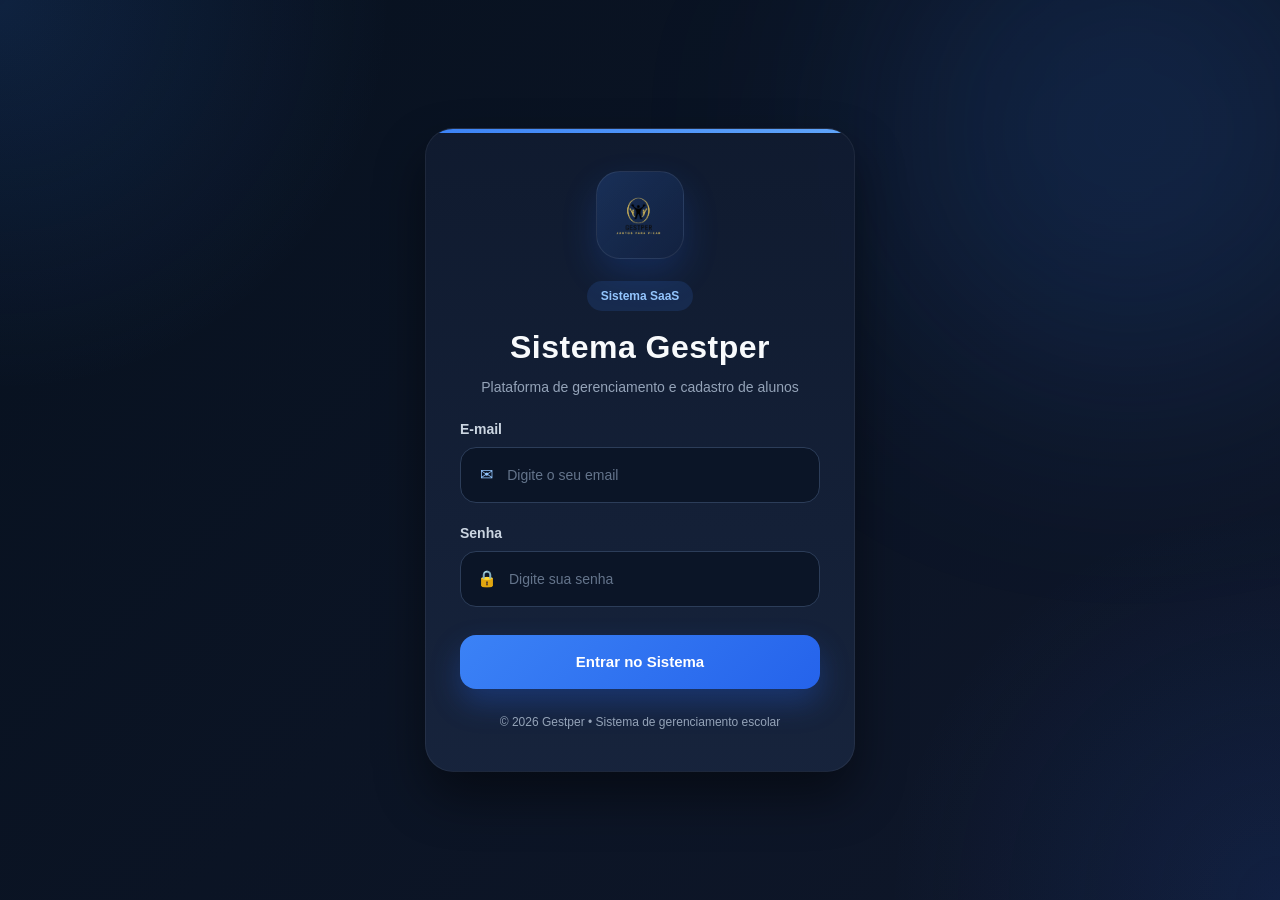
==== index.html @ 1aa4c891 "primeiro_comit" ====
<!DOCTYPE html>
<html lang="pt-br">

<head>
    <meta charset='utf-8'>
    <meta http-equiv='X-UA-Compatible' content='IE=edge'>
    <title> Gestper</title>
    <meta name='viewport' content='width=device-width, initial-scale=1'>
    <link rel='stylesheet' type='text/css' media='screen' href='css/login.css'>
</head>

<body>

    <div class="background-glow"></div>

    <div class="login-wrapper">

        <div class="login-card">

            <div class="logo-circle">
                <img src="imagens/certo.png" alt="Logo">
            </div>

            <div class="login-top">
                <span class="mini-badge">Sistema SaaS</span>

                <h2>Sistema Gestper</h2>

                <p>
                    Plataforma de gerenciamento e cadastro de alunos
                </p>
            </div>

            <div class="input-group">
                <label>E-mail</label>

                <div class="input-area">
                    <span class="input-icon">✉</span>

                    <input
                        type="email"
                        id="email"
                        placeholder="Digite o seu email"
                    >
                </div>
            </div>

            <div class="input-group">
                <label>Senha</label>

                <div class="input-area">
                    <span class="input-icon">🔒</span>

                    <input
                        type="password"
                        id="password"
                        placeholder="Digite sua senha"
                    >
                </div>
            </div>

            <button onclick="efetuarLogin()">
                Entrar no Sistema
            </button>

            <div class="error" id="erro">
                Usuário ou senha inválidos
            </div>

            <div class="footer">
                © 2026 Gestper • Sistema de gerenciamento escolar
            </div>

        </div>

    </div>

    <script src='javascript/login.js'></script>

</body>

</html>
---- css/login.css ----
/* ========================================
   RESET
======================================== */
*{
  margin:0;
  padding:0;
  box-sizing:border-box;
}

/* ========================================
   VARIÁVEIS
======================================== */
:root{
  --bg:#07111f;
  --card:#101b30;
  --card-2:#17243d;

  --border:#2c3d59;

  --primary:#3b82f6;
  --primary-dark:#2563eb;

  --text:#f8fafc;
  --text-soft:#cbd5e1;
  --text-muted:#94a3b8;

  --danger:#ef4444;

  --shadow:
    0 25px 50px rgba(0,0,0,0.45);

  --blur: blur(12px);
}

/* ========================================
   BODY
======================================== */
body{
  margin:0;

  font-family:'Segoe UI', Roboto, Arial, sans-serif;

  background:
    radial-gradient(circle at top left, rgba(59,130,246,0.15), transparent 25%),
    radial-gradient(circle at bottom right, rgba(37,99,235,0.12), transparent 25%),
    linear-gradient(135deg, #07111f 0%, #0f172a 100%);

  min-height:100vh;

  display:flex;
  align-items:center;
  justify-content:center;

  overflow:hidden;

  position:relative;
}

/* ========================================
   GLOW FUNDO
======================================== */
.background-glow{
  position:absolute;

  width:500px;
  height:500px;

  background:rgba(59,130,246,0.15);

  filter:blur(120px);

  border-radius:50%;

  top:-120px;
  right:-100px;

  z-index:0;
}

/* ========================================
   WRAPPER
======================================== */
.login-wrapper{
  width:100%;

  display:flex;
  align-items:center;
  justify-content:center;

  padding:24px;

  position:relative;
  z-index:1;
}

/* ========================================
   CARD LOGIN
======================================== */
.login-card{
  width:100%;
  max-width:430px;

  background:
    linear-gradient(
      180deg,
      rgba(16,27,48,0.98),
      rgba(23,36,61,0.98)
    );

  border:1px solid rgba(255,255,255,0.06);

  border-radius:28px;

  padding:42px 34px;

  display:flex;
  flex-direction:column;
  gap:22px;

  box-shadow:var(--shadow);

  backdrop-filter:var(--blur);

  position:relative;

  overflow:hidden;
}

/* LINHA TOPO */
.login-card::before{
  content:"";

  position:absolute;

  top:0;
  left:0;

  width:100%;
  height:4px;

  background:
    linear-gradient(
      90deg,
      #3b82f6,
      #60a5fa
    );
}

/* ========================================
   LOGO
======================================== */
.logo-circle{
  width:88px;
  height:88px;

  margin:0 auto;

  border-radius:24px;

  background:
    linear-gradient(
      135deg,
      rgba(59,130,246,0.20),
      rgba(37,99,235,0.08)
    );

  border:1px solid rgba(255,255,255,0.08);

  display:flex;
  align-items:center;
  justify-content:center;

  box-shadow:
    0 15px 35px rgba(37,99,235,0.20);
}

.logo-circle img{
  width:52px;
  height:52px;
  object-fit:contain;
}

/* ========================================
   TOPO LOGIN
======================================== */
.login-top{
  text-align:center;
}

.mini-badge{
  display:inline-flex;

  padding:8px 14px;

  border-radius:999px;

  background:rgba(59,130,246,0.14);

  color:#93c5fd;

  font-size:12px;
  font-weight:700;

  margin-bottom:18px;
}

.login-top h2{
  color:var(--text);

  font-size:32px;
  font-weight:700;

  margin-bottom:10px;

  letter-spacing:0.5px;
}

.login-top p{
  color:var(--text-muted);

  font-size:14px;
  line-height:1.6;
}

/* ========================================
   INPUT GROUP
======================================== */
.input-group{
  display:flex;
  flex-direction:column;
  gap:10px;
}

.input-group label{
  color:var(--text-soft);

  font-size:14px;
  font-weight:600;
}

/* ========================================
   INPUT AREA
======================================== */
.input-area{
  height:56px;

  display:flex;
  align-items:center;
  gap:12px;

  padding:0 16px;

  background:#0b1527;

  border:1px solid var(--border);

  border-radius:16px;

  transition:0.25s;
}

.input-area:focus-within{
  border-color:#3b82f6;

  box-shadow:
    0 0 0 4px rgba(59,130,246,0.15);

  background:#13203a;
}

/* ÍCONE */
.input-icon{
  color:#93c5fd;

  font-size:16px;

  width:20px;

  display:flex;
  align-items:center;
  justify-content:center;
}

/* INPUT */
.input-group input{
  width:100%;
  height:100%;

  border:none;
  outline:none;

  background:transparent;

  color:var(--text);

  font-size:14px;
}

.input-group input::placeholder{
  color:#64748b;
}

/* ========================================
   BOTÃO
======================================== */
button{
  width:100%;
  height:54px;

  border:none;
  border-radius:16px;

  background:
    linear-gradient(
      135deg,
      var(--primary),
      var(--primary-dark)
    );

  color:white;

  font-size:15px;
  font-weight:700;

  cursor:pointer;

  transition:0.25s;

  box-shadow:
    0 14px 30px rgba(37,99,235,0.30);

  margin-top:6px;
}

button:hover{
  transform:translateY(-2px);

  box-shadow:
    0 18px 35px rgba(37,99,235,0.40);
}

/* ========================================
   ERRO
======================================== */
.error{
  display:none;

  width:100%;

  padding:14px;

  border-radius:14px;

  background:rgba(239,68,68,0.12);

  border:1px solid rgba(239,68,68,0.18);

  color:#fca5a5;

  text-align:center;

  font-size:13px;
  font-weight:500;
}

/* ========================================
   FOOTER
======================================== */
.footer{
  text-align:center;

  color:var(--text-muted);

  font-size:12px;

  padding-top:4px;
}

/* ========================================
   RESPONSIVO
======================================== */
@media(max-width:520px){

  .login-wrapper{
    padding:16px;
  }

  .login-card{
    padding:30px 22px;
    border-radius:24px;
  }

  .logo-circle{
    width:78px;
    height:78px;
  }

  .logo-circle img{
    width:46px;
    height:46px;
  }

  .login-top h2{
    font-size:26px;
  }

  .input-area{
    height:52px;
  }

  button{
    height:52px;
  }
}
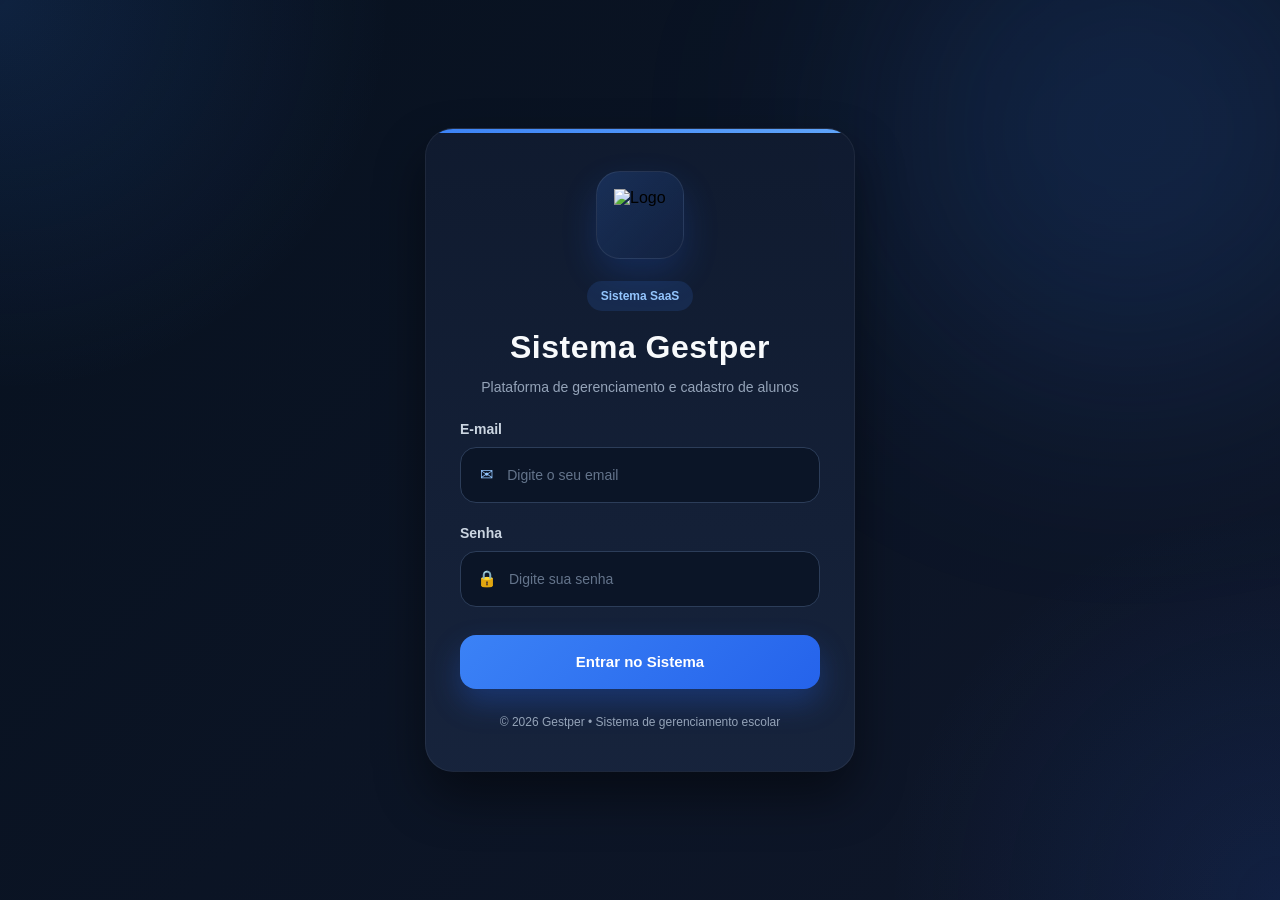
==== commit 87afd622: "pwa" ====
--- a/index.html
+++ b/index.html
@@ -7,6 +7,19 @@
     <title> Gestper</title>
     <meta name='viewport' content='width=device-width, initial-scale=1'>
     <link rel='stylesheet' type='text/css' media='screen' href='css/login.css'>
+
+    <!-- Configurações do PWA -->
+<link rel="manifest" href="manifest.json" />
+<meta name="theme-color" content="#0d6efd" /> <!-- Cor da barra do navegador -->
+
+<!-- Tags para funcionar no iPhone (iOS) -->
+<meta name="apple-mobile-web-app-capable" content="yes" />
+<meta name="apple-mobile-web-app-status-bar-style" content="default" />
+<meta name="apple-mobile-web-app-title" content="InovaWeb" />
+
+<!-- Ícones apontando para a pasta images -->
+<link rel="apple-touch-icon" href="images/icon-192.png" />
+<link rel="icon" type="image/png" href="images/icon-192.png" />
 </head>
 
 <body>
@@ -75,7 +88,19 @@
 
     </div>
 
+
+
+
+
     <script src='javascript/login.js'></script>
+
+    <script>
+        if ('serviceWorker' in navigator) {
+          navigator.serviceWorker.register('service-worker.js')
+            .then(() => console.log("Pronto! Seu site agora é um App."))
+            .catch((err) => console.log("Erro ao criar o App:", err));
+        }
+      </script>
 
 </body>
 
--- a/css/login.css
+++ b/css/login.css
@@ -411,4 +411,280 @@
   button{
     height:52px;
   }
+}
+
+/* ==================================
+   RESPONSIVIDADE GLOBAL
+================================== */
+
+img{
+  max-width:100%;
+  height:auto;
+}
+
+table{
+  width:100%;
+}
+
+input,
+button,
+select,
+textarea{
+  max-width:100%;
+}
+
+@media (max-width:1024px){
+
+  .page-content{
+      padding:0 20px;
+  }
+
+  .hero-card,
+  .conteiner{
+      border-radius:20px;
+  }
+}
+
+@media (max-width:768px){
+
+  .header{
+      height:70px;
+      padding:0 12px;
+  }
+
+  .side-menu{
+      width:85%;
+      max-width:280px;
+  }
+
+  .page-content{
+      margin-top:95px;
+      padding:0 12px;
+  }
+
+  .top-info h1,
+  .hero-card h1{
+      font-size:28px;
+  }
+
+  .top-info p,
+  .hero-card p{
+      font-size:14px;
+  }
+
+  .acoes{
+      flex-direction:column;
+      width:100%;
+  }
+
+  .acoes button{
+      width:100%;
+  }
+}
+
+@media (max-width:480px){
+
+  .logo-text{
+      display:none;
+  }
+
+  .header{
+      padding:0 10px;
+  }
+
+  .menu-btn{
+      width:42px;
+      height:42px;
+  }
+
+  .page-content{
+      padding:0 10px;
+  }
+
+  .top-info h1,
+  .hero-card h1{
+      font-size:22px;
+      line-height:1.2;
+  }
+
+  .mini-badge{
+      font-size:11px;
+  }
+
+  button,
+  .buscar,
+  .adicionar,
+  .alterar,
+  .excluir{
+      width:100%;
+      min-height:48px;
+  }
+
+  .input-group input{
+      width:100%;
+  }
+
+  .janela{
+      padding:20px;
+      border-radius:18px;
+  }
+
+  .botoes-modal{
+      flex-direction:column;
+  }
+}
+
+@media (max-width:360px){
+
+  .top-info h1,
+  .hero-card h1{
+      font-size:20px;
+  }
+
+  .tabela td,
+  table td{
+      font-size:12px;
+  }
+
+  .header{
+      height:65px;
+  }
+}
+
+/* ==================================
+   RESPONSIVIDADE GLOBAL
+================================== */
+
+img{
+  max-width:100%;
+  height:auto;
+}
+
+table{
+  width:100%;
+}
+
+input,
+button,
+select,
+textarea{
+  max-width:100%;
+}
+
+@media (max-width:1024px){
+
+  .page-content{
+      padding:0 20px;
+  }
+
+  .hero-card,
+  .conteiner{
+      border-radius:20px;
+  }
+}
+
+@media (max-width:768px){
+
+  .header{
+      height:70px;
+      padding:0 12px;
+  }
+
+  .side-menu{
+      width:85%;
+      max-width:280px;
+  }
+
+  .page-content{
+      margin-top:95px;
+      padding:0 12px;
+  }
+
+  .top-info h1,
+  .hero-card h1{
+      font-size:28px;
+  }
+
+  .top-info p,
+  .hero-card p{
+      font-size:14px;
+  }
+
+  .acoes{
+      flex-direction:column;
+      width:100%;
+  }
+
+  .acoes button{
+      width:100%;
+  }
+}
+
+@media (max-width:480px){
+
+  .logo-text{
+      display:none;
+  }
+
+  .header{
+      padding:0 10px;
+  }
+
+  .menu-btn{
+      width:42px;
+      height:42px;
+  }
+
+  .page-content{
+      padding:0 10px;
+  }
+
+  .top-info h1,
+  .hero-card h1{
+      font-size:22px;
+      line-height:1.2;
+  }
+
+  .mini-badge{
+      font-size:11px;
+  }
+
+  button,
+  .buscar,
+  .adicionar,
+  .alterar,
+  .excluir{
+      width:100%;
+      min-height:48px;
+  }
+
+  .input-group input{
+      width:100%;
+  }
+
+  .janela{
+      padding:20px;
+      border-radius:18px;
+  }
+
+  .botoes-modal{
+      flex-direction:column;
+  }
+}
+
+@media (max-width:360px){
+
+  .top-info h1,
+  .hero-card h1{
+      font-size:20px;
+  }
+
+  .tabela td,
+  table td{
+      font-size:12px;
+  }
+
+  .header{
+      height:65px;
+  }
 }
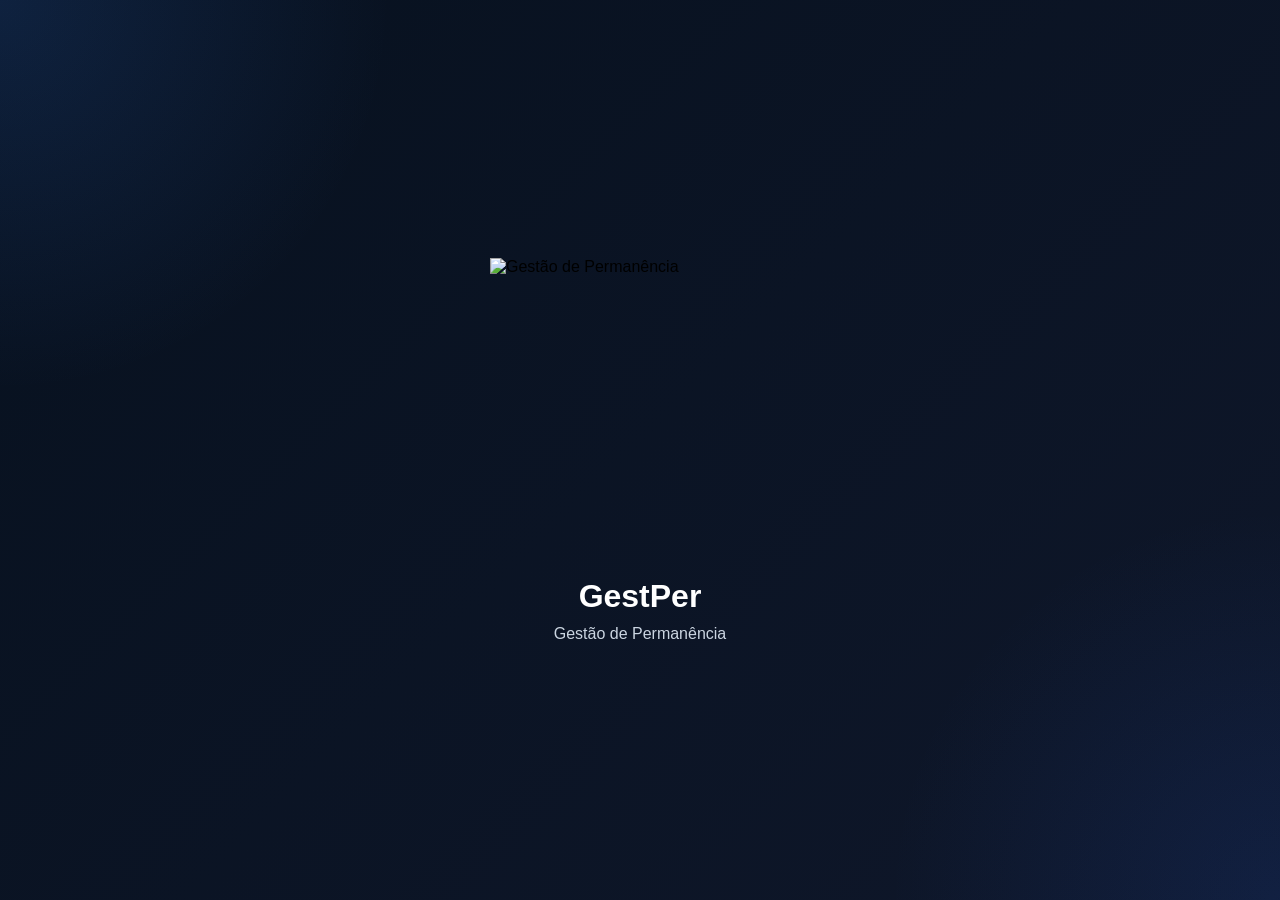
==== commit 42fe00a7: "pwa_3" ====
--- a/index.html
+++ b/index.html
@@ -2,28 +2,38 @@
 <html lang="pt-br">
 
 <head>
+
+    <!-- Configurações do PWA -->
+    <link rel="manifest" href="manifest.json" />
+    <meta name="theme-color" content="#0d6efd" />
+
+    <!-- Tags para funcionar no iPhone (iOS) -->
+    <meta name="apple-mobile-web-app-capable" content="yes" />
+    <meta name="apple-mobile-web-app-status-bar-style" content="default" />
+    <meta name="apple-mobile-web-app-title" content="GestPer" />
+
+    <!-- Ícones -->
+    <link rel="apple-touch-icon" href="images/icon-192.png" />
+    <link rel="icon" type="image/png" href="images/icon-192.png" />
+
+
     <meta charset='utf-8'>
     <meta http-equiv='X-UA-Compatible' content='IE=edge'>
     <title> Gestper</title>
-    <meta name='viewport' content='width=device-width, initial-scale=1'>
+    <meta name="viewport" content="width=device-width, initial-scale=1, viewport-fit=cover">
     <link rel='stylesheet' type='text/css' media='screen' href='css/login.css'>
-
-    <!-- Configurações do PWA -->
-<link rel="manifest" href="manifest.json" />
-<meta name="theme-color" content="#0d6efd" /> <!-- Cor da barra do navegador -->
-
-<!-- Tags para funcionar no iPhone (iOS) -->
-<meta name="apple-mobile-web-app-capable" content="yes" />
-<meta name="apple-mobile-web-app-status-bar-style" content="default" />
-<meta name="apple-mobile-web-app-title" content="InovaWeb" />
-
-<!-- Ícones apontando para a pasta images -->
-<link rel="apple-touch-icon" href="images/icon-192.png" />
-<link rel="icon" type="image/png" href="images/icon-192.png" />
 </head>
 
 <body>
 
+    <div id="splash">
+        <img src="images/icon-512.png" alt="Gestão de Permanência">
+        <h1> GestPer </h1>
+        <p>Gestão de Permanência</p>
+
+
+
+    </div>
     <div class="background-glow"></div>
 
     <div class="login-wrapper">
@@ -40,7 +50,7 @@
                 <h2>Sistema Gestper</h2>
 
                 <p>
-                    Plataforma de gerenciamento e cadastro de alunos
+                    Plataforma de Gerenciamento e Cadastro de Alunos
                 </p>
             </div>
 
@@ -50,11 +60,7 @@
                 <div class="input-area">
                     <span class="input-icon">✉</span>
 
-                    <input
-                        type="email"
-                        id="email"
-                        placeholder="Digite o seu email"
-                    >
+                    <input type="email" id="email" placeholder="Digite o seu email">
                 </div>
             </div>
 
@@ -64,11 +70,7 @@
                 <div class="input-area">
                     <span class="input-icon">🔒</span>
 
-                    <input
-                        type="password"
-                        id="password"
-                        placeholder="Digite sua senha"
-                    >
+                    <input type="password" id="password" placeholder="Digite sua senha">
                 </div>
             </div>
 
@@ -77,30 +79,40 @@
             </button>
 
             <div class="error" id="erro">
-                Usuário ou senha inválidos
+                Usuário ou Senha inválidos
             </div>
 
             <div class="footer">
-                © 2026 Gestper • Sistema de gerenciamento escolar
+                © 2026 Gestper • Sistema de Gerenciamento Escolar
             </div>
 
         </div>
 
     </div>
 
-
-
-
-
     <script src='javascript/login.js'></script>
 
     <script>
         if ('serviceWorker' in navigator) {
-          navigator.serviceWorker.register('service-worker.js')
-            .then(() => console.log("Pronto! Seu site agora é um App."))
-            .catch((err) => console.log("Erro ao criar o App:", err));
+            navigator.serviceWorker.register('service-worker.js')
+                .then(() => console.log('Pronto! Seu site agora é um App.'))
+                .catch((err) => console.log('Erro ao criar o App:', err));
         }
-      </script>
+        
+        window.addEventListener('load', () => {
+            const splash = document.getElementById('splash');
+        
+            setTimeout(() => {
+                splash.style.opacity = '0';
+                splash.style.transition = 'opacity 0.5s ease';
+        
+                setTimeout(() => {
+                    splash.style.display = 'none';
+                }, 500);
+        
+            }, 3000);
+        });
+        </script>
 
 </body>
 
--- a/css/login.css
+++ b/css/login.css
@@ -2,32 +2,43 @@
    RESET
 ======================================== */
 *{
-  margin:0;
-  padding:0;
-  box-sizing:border-box;
+  margin: 0;
+  padding: 0;
+  box-sizing: border-box;
+}
+
+html,
+body {
+  width: 100%;
+  max-width: 100%;
+  overflow-x: hidden;
+}
+
+body {
+  overflow-y: auto;
 }
 
 /* ========================================
    VARIÁVEIS
 ======================================== */
-:root{
-  --bg:#07111f;
-  --card:#101b30;
-  --card-2:#17243d;
-
-  --border:#2c3d59;
-
-  --primary:#3b82f6;
-  --primary-dark:#2563eb;
-
-  --text:#f8fafc;
-  --text-soft:#cbd5e1;
-  --text-muted:#94a3b8;
-
-  --danger:#ef4444;
+:root {
+  --bg: #07111f;
+  --card: #101b30;
+  --card-2: #17243d;
+
+  --border: #2c3d59;
+
+  --primary: #3b82f6;
+  --primary-dark: #2563eb;
+
+  --text: #f8fafc;
+  --text-soft: #cbd5e1;
+  --text-muted: #94a3b8;
+
+  --danger: #ef4444;
 
   --shadow:
-    0 25px 50px rgba(0,0,0,0.45);
+    0 25px 50px rgba(0, 0, 0, 0.45);
 
   --blur: blur(12px);
 }
@@ -35,656 +46,429 @@
 /* ========================================
    BODY
 ======================================== */
+/* ========================================
+   BODY
+======================================== */
+body {
+  margin: 0;
+
+  font-family: 'Segoe UI', Roboto, Arial, sans-serif;
+
+  background:
+    radial-gradient(circle at top left, rgba(59, 130, 246, 0.15), transparent 25%),
+    radial-gradient(circle at bottom right, rgba(37, 99, 235, 0.12), transparent 25%),
+    linear-gradient(135deg, #07111f 0%, #0f172a 100%);
+
+  min-height: 100dvh;
+  height: 100dvh;
+
+  display: flex;
+  align-items: center;
+  justify-content: center;
+
+  overflow: hidden;
+
+  position: relative;
+
+  padding:
+    env(safe-area-inset-top)
+    env(safe-area-inset-right)
+    env(safe-area-inset-bottom)
+    env(safe-area-inset-left);
+}
+
+/* ========================================
+   GLOW FUNDO
+======================================== */
+.background-glow {
+  position: absolute;
+
+  width: 500px;
+  height: 500px;
+
+  background: rgba(59, 130, 246, 0.15);
+
+  filter: blur(120px);
+
+  border-radius: 50%;
+
+  top: -120px;
+  right: -100px;
+
+  z-index: 0;
+}
+
+/* ========================================
+   WRAPPER
+======================================== */
+.login-wrapper {
+  width: 100%;
+
+  display: flex;
+  align-items: center;
+  justify-content: center;
+
+  padding: 24px;
+
+  position: relative;
+  z-index: 1;
+}
+
+/* ========================================
+   CARD LOGIN
+======================================== */
+.login-card {
+  width: 100%;
+  max-width: 430px;
+
+  background:
+    linear-gradient(180deg,
+      rgba(16, 27, 48, 0.98),
+      rgba(23, 36, 61, 0.98));
+
+  border: 1px solid rgba(255, 255, 255, 0.06);
+
+  border-radius: 28px;
+
+  padding: 42px 34px;
+
+  display: flex;
+  flex-direction: column;
+  gap: 22px;
+
+  box-shadow: var(--shadow);
+
+  backdrop-filter: var(--blur);
+
+  position: relative;
+
+  overflow: hidden;
+}
+
+/* LINHA TOPO */
+.login-card::before {
+  content: "";
+
+  position: absolute;
+
+  top: 0;
+  left: 0;
+
+  width: 100%;
+  height: 4px;
+
+  background:
+    linear-gradient(90deg,
+      #3b82f6,
+      #60a5fa);
+}
+
+/* ========================================
+   LOGO
+======================================== */
+.logo-circle {
+  width: 88px;
+  height: 88px;
+
+  margin: 0 auto;
+
+  border-radius: 24px;
+
+  background:
+    linear-gradient(135deg,
+      rgba(59, 130, 246, 0.20),
+      rgba(37, 99, 235, 0.08));
+
+  border: 1px solid rgba(255, 255, 255, 0.08);
+
+  display: flex;
+  align-items: center;
+  justify-content: center;
+
+  box-shadow:
+    0 15px 35px rgba(37, 99, 235, 0.20);
+}
+
+.logo-circle img {
+  width: 52px;
+  height: 52px;
+  object-fit: contain;
+}
+
+/* ========================================
+   TOPO LOGIN
+======================================== */
+.login-top {
+  text-align: center;
+}
+
+.mini-badge {
+  display: inline-flex;
+
+  padding: 8px 14px;
+
+  border-radius: 999px;
+
+  background: rgba(59, 130, 246, 0.14);
+
+  color: #93c5fd;
+
+  font-size: 12px;
+  font-weight: 700;
+
+  margin-bottom: 18px;
+}
+
+.login-top h2 {
+  color: var(--text);
+
+  font-size: 32px;
+  font-weight: 700;
+
+  margin-bottom: 10px;
+
+  letter-spacing: 0.5px;
+}
+
+.login-top p {
+  color: var(--text-muted);
+
+  font-size: 14px;
+  line-height: 1.6;
+}
+
+/* ========================================
+   INPUT GROUP
+======================================== */
+.input-group {
+  display: flex;
+  flex-direction: column;
+  gap: 10px;
+}
+
+.input-group label {
+  color: var(--text-soft);
+
+  font-size: 14px;
+  font-weight: 600;
+}
+
+/* ========================================
+   INPUT AREA
+======================================== */
+.input-area {
+  height: 56px;
+
+  display: flex;
+  align-items: center;
+  gap: 12px;
+
+  padding: 0 16px;
+
+  background: #0b1527;
+
+  border: 1px solid var(--border);
+
+  border-radius: 16px;
+
+  transition: 0.25s;
+}
+
+.input-area:focus-within {
+  border-color: #3b82f6;
+
+  box-shadow:
+    0 0 0 4px rgba(59, 130, 246, 0.15);
+
+  background: #13203a;
+}
+
+/* ÍCONE */
+.input-icon {
+  color: #93c5fd;
+
+  font-size: 16px;
+
+  width: 20px;
+
+  display: flex;
+  align-items: center;
+  justify-content: center;
+}
+
+/* INPUT */
+.input-group input {
+  width: 100%;
+  height: 100%;
+
+  border: none;
+  outline: none;
+
+  background: transparent;
+
+  color: var(--text);
+
+  font-size: 14px;
+}
+
+.input-group input::placeholder {
+  color: #64748b;
+}
+
+/* ========================================
+   BOTÃO
+======================================== */
+button {
+  width: 100%;
+  height: 54px;
+
+  border: none;
+  border-radius: 16px;
+
+  background:
+    linear-gradient(135deg,
+      var(--primary),
+      var(--primary-dark));
+
+  color: white;
+
+  font-size: 15px;
+  font-weight: 700;
+
+  cursor: pointer;
+
+  transition: 0.25s;
+
+  box-shadow:
+    0 14px 30px rgba(37, 99, 235, 0.30);
+
+  margin-top: 6px;
+}
+
+button:hover {
+  transform: translateY(-2px);
+
+  box-shadow:
+    0 18px 35px rgba(37, 99, 235, 0.40);
+}
+
+/* ========================================
+   ERRO
+======================================== */
+.error {
+  display: none;
+
+  width: 100%;
+
+  padding: 14px;
+
+  border-radius: 14px;
+
+  background: rgba(239, 68, 68, 0.12);
+
+  border: 1px solid rgba(239, 68, 68, 0.18);
+
+  color: #fca5a5;
+
+  text-align: center;
+
+  font-size: 13px;
+  font-weight: 500;
+}
+
+/* ========================================
+   FOOTER
+======================================== */
+.footer {
+  text-align: center;
+
+  color: var(--text-muted);
+
+  font-size: 12px;
+
+  padding-top: 4px;
+}
+
+/* ========================================
+   RESPONSIVO
+======================================== */
+@media(max-width:520px) {
+
+  .login-wrapper {
+    padding: 16px;
+  }
+
+  .login-card {
+    padding: 30px 22px;
+    border-radius: 24px;
+  }
+
+  .logo-circle {
+    width: 78px;
+    height: 78px;
+  }
+
+  .logo-circle img {
+    width: 46px;
+    height: 46px;
+  }
+
+  .login-top h2 {
+    font-size: 26px;
+  }
+
+  .input-area {
+    height: 52px;
+  }
+
+  button {
+    height: 52px;
+  }
+}
+
+/* ========================================
+   SPLASH SCREEN
+======================================== */
+#splash {
+  position: fixed;
+  top: 0;
+  left: 0;
+  width: 100vw;
+  height: 100dvh;
+  background:
+    radial-gradient(circle at top left, rgba(59, 130, 246, 0.15), transparent 25%),
+    radial-gradient(circle at bottom right, rgba(37, 99, 235, 0.12), transparent 25%),
+    linear-gradient(135deg, #07111f 0%, #0f172a 100%);
+
+  display: flex;
+  flex-direction: column;
+  justify-content: center;
+  align-items: center;
+
+  z-index: 9999;
+}
+
+#splash img {
+  width: 300px;
+  height: 300px;
+  object-fit: contain;
+}
+
+#splash h1 {
+  margin-top: 20px;
+  color: #fff;
+  font-family: 'Inter', sans-serif;
+}
+
+#splash p {
+  margin-top: 10px;
+  color: #cbd5e1;
+}
+
+html{
+  background:#07111f;
+}
+
 body{
-  margin:0;
-
-  font-family:'Segoe UI', Roboto, Arial, sans-serif;
-
-  background:
-    radial-gradient(circle at top left, rgba(59,130,246,0.15), transparent 25%),
-    radial-gradient(circle at bottom right, rgba(37,99,235,0.12), transparent 25%),
-    linear-gradient(135deg, #07111f 0%, #0f172a 100%);
-
-  min-height:100vh;
-
-  display:flex;
-  align-items:center;
-  justify-content:center;
-
-  overflow:hidden;
-
-  position:relative;
-}
-
-/* ========================================
-   GLOW FUNDO
-======================================== */
-.background-glow{
-  position:absolute;
-
-  width:500px;
-  height:500px;
-
-  background:rgba(59,130,246,0.15);
-
-  filter:blur(120px);
-
-  border-radius:50%;
-
-  top:-120px;
-  right:-100px;
-
-  z-index:0;
-}
-
-/* ========================================
-   WRAPPER
-======================================== */
-.login-wrapper{
-  width:100%;
-
-  display:flex;
-  align-items:center;
-  justify-content:center;
-
-  padding:24px;
-
-  position:relative;
-  z-index:1;
-}
-
-/* ========================================
-   CARD LOGIN
-======================================== */
-.login-card{
-  width:100%;
-  max-width:430px;
-
-  background:
-    linear-gradient(
-      180deg,
-      rgba(16,27,48,0.98),
-      rgba(23,36,61,0.98)
-    );
-
-  border:1px solid rgba(255,255,255,0.06);
-
-  border-radius:28px;
-
-  padding:42px 34px;
-
-  display:flex;
-  flex-direction:column;
-  gap:22px;
-
-  box-shadow:var(--shadow);
-
-  backdrop-filter:var(--blur);
-
-  position:relative;
-
-  overflow:hidden;
-}
-
-/* LINHA TOPO */
-.login-card::before{
-  content:"";
-
-  position:absolute;
-
-  top:0;
-  left:0;
-
-  width:100%;
-  height:4px;
-
-  background:
-    linear-gradient(
-      90deg,
-      #3b82f6,
-      #60a5fa
-    );
-}
-
-/* ========================================
-   LOGO
-======================================== */
-.logo-circle{
-  width:88px;
-  height:88px;
-
-  margin:0 auto;
-
-  border-radius:24px;
-
-  background:
-    linear-gradient(
-      135deg,
-      rgba(59,130,246,0.20),
-      rgba(37,99,235,0.08)
-    );
-
-  border:1px solid rgba(255,255,255,0.08);
-
-  display:flex;
-  align-items:center;
-  justify-content:center;
-
-  box-shadow:
-    0 15px 35px rgba(37,99,235,0.20);
-}
-
-.logo-circle img{
-  width:52px;
-  height:52px;
-  object-fit:contain;
-}
-
-/* ========================================
-   TOPO LOGIN
-======================================== */
-.login-top{
-  text-align:center;
-}
-
-.mini-badge{
-  display:inline-flex;
-
-  padding:8px 14px;
-
-  border-radius:999px;
-
-  background:rgba(59,130,246,0.14);
-
-  color:#93c5fd;
-
-  font-size:12px;
-  font-weight:700;
-
-  margin-bottom:18px;
-}
-
-.login-top h2{
-  color:var(--text);
-
-  font-size:32px;
-  font-weight:700;
-
-  margin-bottom:10px;
-
-  letter-spacing:0.5px;
-}
-
-.login-top p{
-  color:var(--text-muted);
-
-  font-size:14px;
-  line-height:1.6;
-}
-
-/* ========================================
-   INPUT GROUP
-======================================== */
-.input-group{
-  display:flex;
-  flex-direction:column;
-  gap:10px;
-}
-
-.input-group label{
-  color:var(--text-soft);
-
-  font-size:14px;
-  font-weight:600;
-}
-
-/* ========================================
-   INPUT AREA
-======================================== */
-.input-area{
-  height:56px;
-
-  display:flex;
-  align-items:center;
-  gap:12px;
-
-  padding:0 16px;
-
-  background:#0b1527;
-
-  border:1px solid var(--border);
-
-  border-radius:16px;
-
-  transition:0.25s;
-}
-
-.input-area:focus-within{
-  border-color:#3b82f6;
-
-  box-shadow:
-    0 0 0 4px rgba(59,130,246,0.15);
-
-  background:#13203a;
-}
-
-/* ÍCONE */
-.input-icon{
-  color:#93c5fd;
-
-  font-size:16px;
-
-  width:20px;
-
-  display:flex;
-  align-items:center;
-  justify-content:center;
-}
-
-/* INPUT */
-.input-group input{
-  width:100%;
-  height:100%;
-
-  border:none;
-  outline:none;
-
-  background:transparent;
-
-  color:var(--text);
-
-  font-size:14px;
-}
-
-.input-group input::placeholder{
-  color:#64748b;
-}
-
-/* ========================================
-   BOTÃO
-======================================== */
-button{
-  width:100%;
-  height:54px;
-
-  border:none;
-  border-radius:16px;
-
-  background:
-    linear-gradient(
-      135deg,
-      var(--primary),
-      var(--primary-dark)
-    );
-
-  color:white;
-
-  font-size:15px;
-  font-weight:700;
-
-  cursor:pointer;
-
-  transition:0.25s;
-
-  box-shadow:
-    0 14px 30px rgba(37,99,235,0.30);
-
-  margin-top:6px;
-}
-
-button:hover{
-  transform:translateY(-2px);
-
-  box-shadow:
-    0 18px 35px rgba(37,99,235,0.40);
-}
-
-/* ========================================
-   ERRO
-======================================== */
-.error{
-  display:none;
-
-  width:100%;
-
-  padding:14px;
-
-  border-radius:14px;
-
-  background:rgba(239,68,68,0.12);
-
-  border:1px solid rgba(239,68,68,0.18);
-
-  color:#fca5a5;
-
-  text-align:center;
-
-  font-size:13px;
-  font-weight:500;
-}
-
-/* ========================================
-   FOOTER
-======================================== */
-.footer{
-  text-align:center;
-
-  color:var(--text-muted);
-
-  font-size:12px;
-
-  padding-top:4px;
-}
-
-/* ========================================
-   RESPONSIVO
-======================================== */
-@media(max-width:520px){
-
-  .login-wrapper{
-    padding:16px;
-  }
-
-  .login-card{
-    padding:30px 22px;
-    border-radius:24px;
-  }
-
-  .logo-circle{
-    width:78px;
-    height:78px;
-  }
-
-  .logo-circle img{
-    width:46px;
-    height:46px;
-  }
-
-  .login-top h2{
-    font-size:26px;
-  }
-
-  .input-area{
-    height:52px;
-  }
-
-  button{
-    height:52px;
-  }
-}
-
-/* ==================================
-   RESPONSIVIDADE GLOBAL
-================================== */
-
-img{
-  max-width:100%;
-  height:auto;
-}
-
-table{
-  width:100%;
-}
-
-input,
-button,
-select,
-textarea{
-  max-width:100%;
-}
-
-@media (max-width:1024px){
-
-  .page-content{
-      padding:0 20px;
-  }
-
-  .hero-card,
-  .conteiner{
-      border-radius:20px;
-  }
-}
-
-@media (max-width:768px){
-
-  .header{
-      height:70px;
-      padding:0 12px;
-  }
-
-  .side-menu{
-      width:85%;
-      max-width:280px;
-  }
-
-  .page-content{
-      margin-top:95px;
-      padding:0 12px;
-  }
-
-  .top-info h1,
-  .hero-card h1{
-      font-size:28px;
-  }
-
-  .top-info p,
-  .hero-card p{
-      font-size:14px;
-  }
-
-  .acoes{
-      flex-direction:column;
-      width:100%;
-  }
-
-  .acoes button{
-      width:100%;
-  }
-}
-
-@media (max-width:480px){
-
-  .logo-text{
-      display:none;
-  }
-
-  .header{
-      padding:0 10px;
-  }
-
-  .menu-btn{
-      width:42px;
-      height:42px;
-  }
-
-  .page-content{
-      padding:0 10px;
-  }
-
-  .top-info h1,
-  .hero-card h1{
-      font-size:22px;
-      line-height:1.2;
-  }
-
-  .mini-badge{
-      font-size:11px;
-  }
-
-  button,
-  .buscar,
-  .adicionar,
-  .alterar,
-  .excluir{
-      width:100%;
-      min-height:48px;
-  }
-
-  .input-group input{
-      width:100%;
-  }
-
-  .janela{
-      padding:20px;
-      border-radius:18px;
-  }
-
-  .botoes-modal{
-      flex-direction:column;
-  }
-}
-
-@media (max-width:360px){
-
-  .top-info h1,
-  .hero-card h1{
-      font-size:20px;
-  }
-
-  .tabela td,
-  table td{
-      font-size:12px;
-  }
-
-  .header{
-      height:65px;
-  }
-}
-
-/* ==================================
-   RESPONSIVIDADE GLOBAL
-================================== */
-
-img{
-  max-width:100%;
-  height:auto;
-}
-
-table{
-  width:100%;
-}
-
-input,
-button,
-select,
-textarea{
-  max-width:100%;
-}
-
-@media (max-width:1024px){
-
-  .page-content{
-      padding:0 20px;
-  }
-
-  .hero-card,
-  .conteiner{
-      border-radius:20px;
-  }
-}
-
-@media (max-width:768px){
-
-  .header{
-      height:70px;
-      padding:0 12px;
-  }
-
-  .side-menu{
-      width:85%;
-      max-width:280px;
-  }
-
-  .page-content{
-      margin-top:95px;
-      padding:0 12px;
-  }
-
-  .top-info h1,
-  .hero-card h1{
-      font-size:28px;
-  }
-
-  .top-info p,
-  .hero-card p{
-      font-size:14px;
-  }
-
-  .acoes{
-      flex-direction:column;
-      width:100%;
-  }
-
-  .acoes button{
-      width:100%;
-  }
-}
-
-@media (max-width:480px){
-
-  .logo-text{
-      display:none;
-  }
-
-  .header{
-      padding:0 10px;
-  }
-
-  .menu-btn{
-      width:42px;
-      height:42px;
-  }
-
-  .page-content{
-      padding:0 10px;
-  }
-
-  .top-info h1,
-  .hero-card h1{
-      font-size:22px;
-      line-height:1.2;
-  }
-
-  .mini-badge{
-      font-size:11px;
-  }
-
-  button,
-  .buscar,
-  .adicionar,
-  .alterar,
-  .excluir{
-      width:100%;
-      min-height:48px;
-  }
-
-  .input-group input{
-      width:100%;
-  }
-
-  .janela{
-      padding:20px;
-      border-radius:18px;
-  }
-
-  .botoes-modal{
-      flex-direction:column;
-  }
-}
-
-@media (max-width:360px){
-
-  .top-info h1,
-  .hero-card h1{
-      font-size:20px;
-  }
-
-  .tabela td,
-  table td{
-      font-size:12px;
-  }
-
-  .header{
-      height:65px;
-  }
+  background:#07111f;
 }
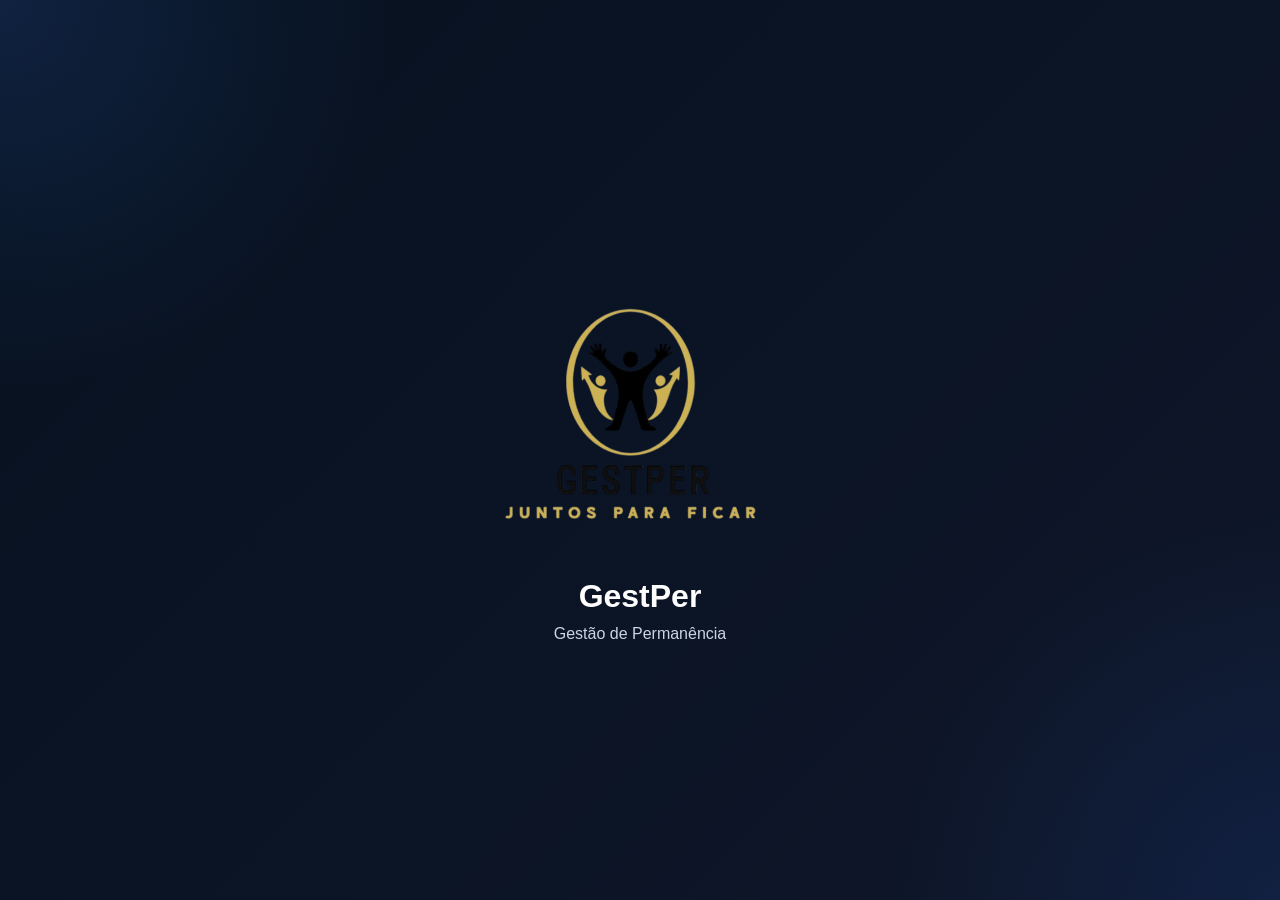
==== commit e3babe87: "Update index.html" ====
--- a/index.html
+++ b/index.html
@@ -13,8 +13,8 @@
     <meta name="apple-mobile-web-app-title" content="GestPer" />
 
     <!-- Ícones -->
-    <link rel="apple-touch-icon" href="images/icon-192.png" />
-    <link rel="icon" type="image/png" href="images/icon-192.png" />
+    <link rel="apple-touch-icon" href="imagens/certo.png" />
+    <link rel="icon" type="imagens/png" href="imagens/certo.png" />
 
 
     <meta charset='utf-8'>
@@ -27,7 +27,7 @@
 <body>
 
     <div id="splash">
-        <img src="images/icon-512.png" alt="Gestão de Permanência">
+        <img src="imagens/certo.png" alt="Gestão de Permanência">
         <h1> GestPer </h1>
         <p>Gestão de Permanência</p>
 
@@ -112,8 +112,8 @@
         
             }, 3000);
         });
-        </script>
+    </script>
 
 </body>
 
-</html>+</html>
